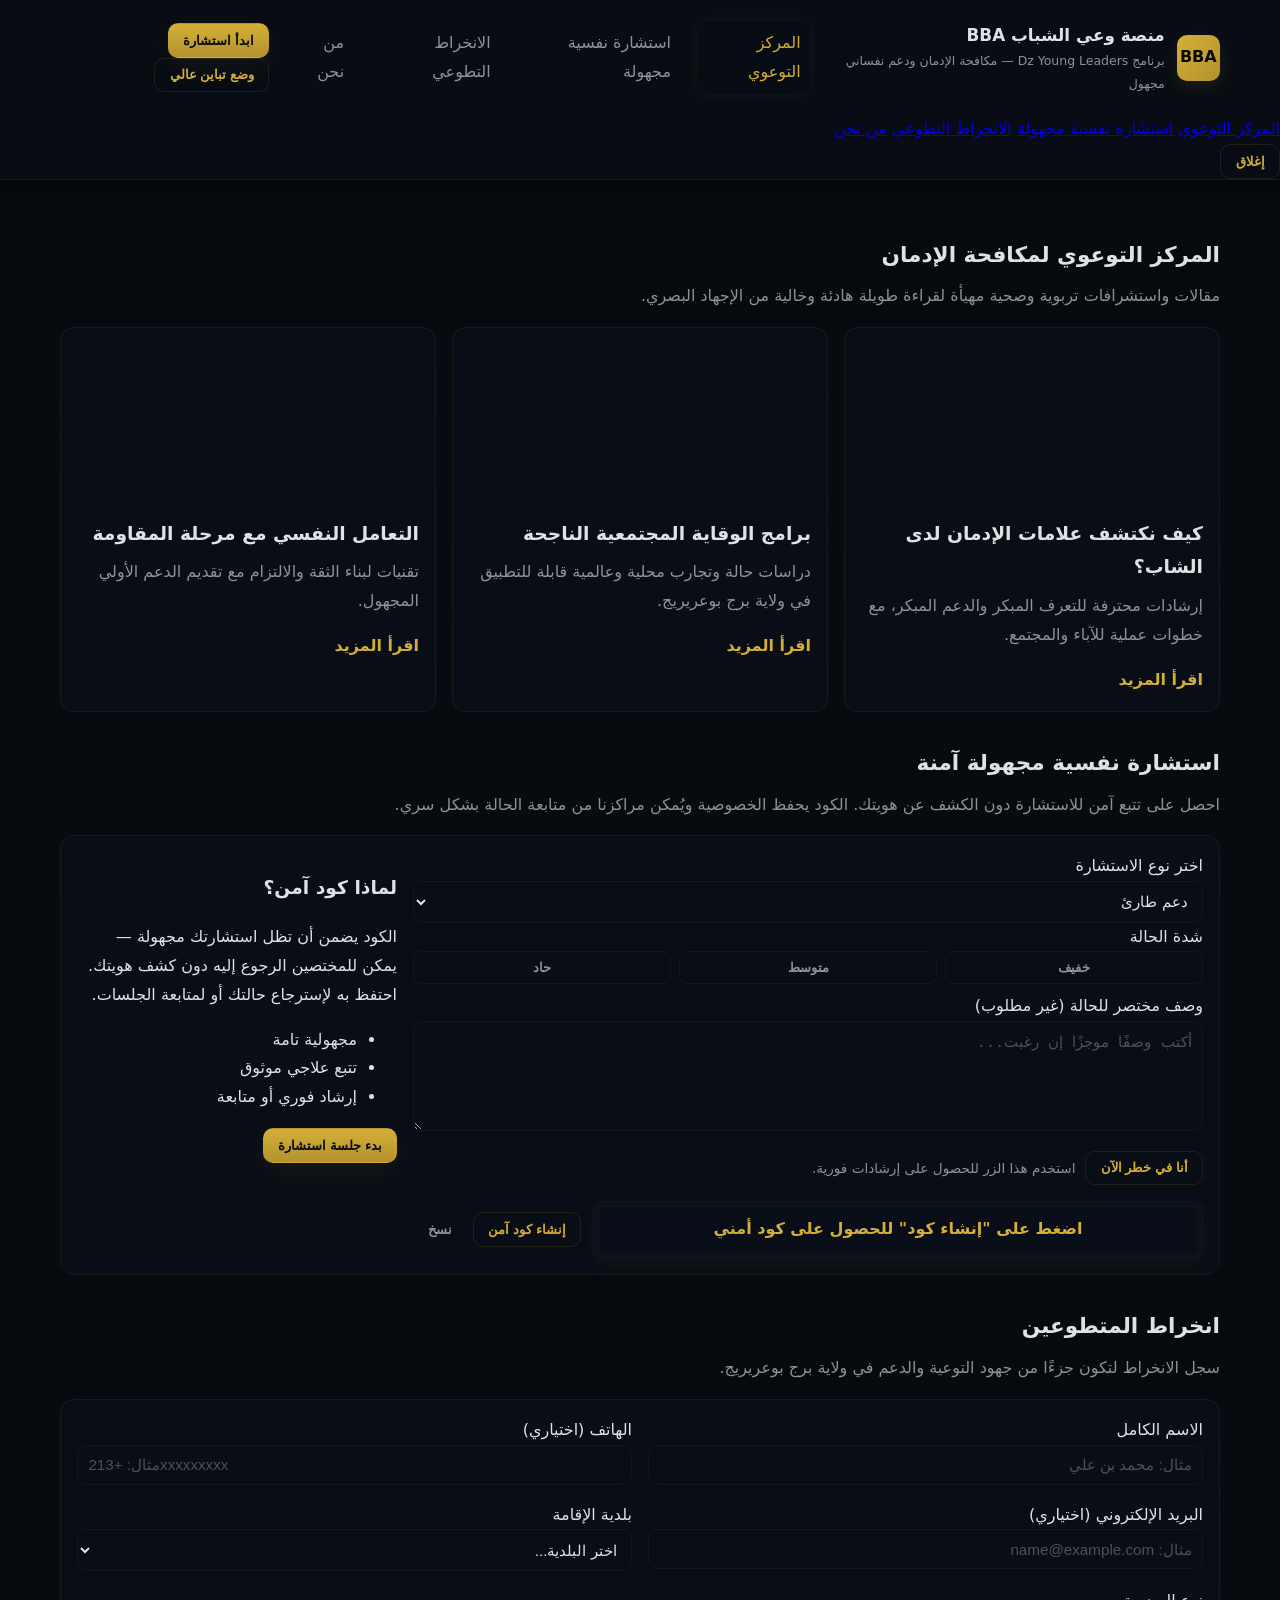
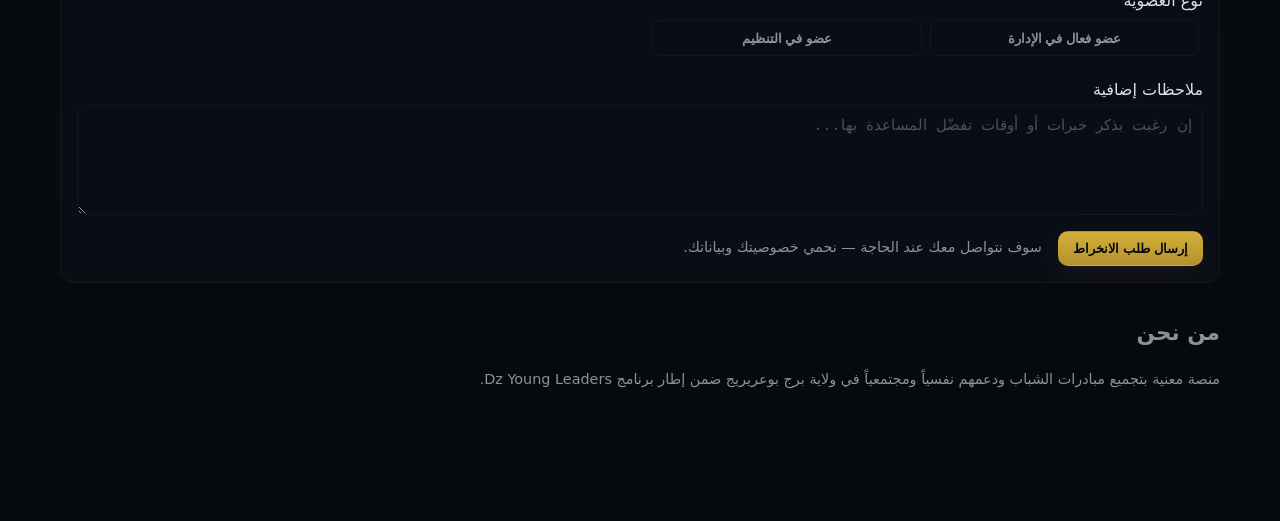
==== index.html @ 65b18331 "feat(ui/ux): apply immediate triage improvements — CSP, accessibility, drafts, contrast toggle, urge" ====
<!doctype html>
<html lang="ar" dir="rtl">
<head>
  <meta charset="utf-8" />
  <meta name="viewport" content="width=device-width,initial-scale=1" />
  <title>منصة وعي الشباب BBA — Dz Young Leaders</title>

  <!-- Security: Basic CSP (meta fallback). For full security, set HTTP header Content-Security-Policy on the server. -->
  <meta http-equiv="Content-Security-Policy" content="default-src 'self'; connect-src 'self' https:; img-src 'self' data: https:; font-src 'self' https://fonts.gstatic.com; style-src 'self' 'unsafe-inline' https://fonts.googleapis.com; script-src 'self' 'unsafe-inline' https://cdn.jsdelivr.net https://cdnjs.cloudflare.com; base-uri 'self'; frame-ancestors 'none';">

  <!-- Cairo font optimizations -->
  <link rel="preconnect" href="https://fonts.googleapis.com">
  <link rel="preconnect" href="https://fonts.gstatic.com" crossorigin>
  <link rel="preload" as="style" href="https://fonts.googleapis.com/css2?family=Cairo:wght@300;400;600;700;900&display=swap">
  <link href="https://fonts.googleapis.com/css2?family=Cairo:wght@300;400;600;700;900&display=swap" rel="stylesheet">

  <link rel="stylesheet" href="css/styles.css">
</head>
<body>
  <!-- Sticky glass header -->
  <header class="topbar" id="topbar">
    <div class="container topbar-inner">
      <div class="brand">
        <div class="logo" aria-hidden="true">BBA</div>
        <div class="brand-text">
          <div class="title">منصة وعي الشباب BBA</div>
          <div class="subtitle">برنامج Dz Young Leaders — مكافحة الإدمان ودعم نفساني مجهول</div>
        </div>
      </div>

      <nav class="nav-desktop" aria-label="القائمة الرئيسية">
        <a href="#awareness" class="nav-link active">المركز التوعوي</a>
        <a href="#consultation" class="nav-link">استشارة نفسية مجهولة</a>
        <a href="#volunteer" class="nav-link">الانخراط التطوعي</a>
        <a href="#about" class="nav-link">من نحن</a>
      </nav>

      <div class="actions">
        <button class="btn primary" id="open-consult" aria-label="ابدأ استشارة">ابدأ استشارة</button>

        <!-- High contrast toggle -->
        <button id="contrast-toggle" class="btn outline" aria-pressed="false" title="تبديل وضع التباين العالي">وضع تباين عالي</button>

        <button class="hamburger" id="hamburger" aria-label="قائمة">
          <span></span><span></span><span></span>
        </button>
      </div>
    </div>

    <!-- mobile drawer -->
    <div id="mobile-drawer" class="mobile-drawer" aria-hidden="true" role="dialog" aria-modal="true" aria-label="قائمة التنقل">
      <nav class="drawer-nav" id="drawer-nav">
        <a href="#awareness" class="drawer-link">المركز التوعوي</a>
        <a href="#consultation" class="drawer-link">استشارة نفسية مجهولة</a>
        <a href="#volunteer" class="drawer-link">الانخراط التطوعي</a>
        <a href="#about" class="drawer-link">من نحن</a>
      </nav>
      <button id="drawer-close" class="btn outline" aria-label="إغلاق القائمة">إغلاق</button>
    </div>
  </header>

  <!-- bottom nav for small screens -->
  <nav class="bottom-nav" aria-label="التنقل السفلي">
    <button class="bn-item" data-target="#awareness">التوعية</button>
    <button class="bn-item" data-target="#consultation">استشارة</button>
    <button class="bn-item" data-target="#volunteer">التطوع</button>
    <button class="bn-item" data-target="#about">نبذة</button>
  </nav>

  <main class="container main" id="main">
    <!-- Awareness Section -->
    <section id="awareness" class="section">
      <h2 class="section-title">المركز التوعوي لمكافحة الإدمان</h2>
      <p class="lead">مقالات واستشرافات تربوية وصحية مهيأة لقراءة طويلة هادئة وخالية من الإجهاد البصري.</p>

      <div class="cards-grid" aria-live="polite">
        <!-- Example article cards -->
        <article class="card article-card">
          <div class="card-media" style="background-image:url('https://images.unsplash.com/photo-1526256262350-7da7584cf5eb?q=80&w=1600&auto=format&fit=crop');" role="img" aria-label="صحة نفسية"></div>
          <div class="card-body">
            <h3 class="card-title">كيف نكتشف علامات الإدمان لدى الشاب؟</h3>
            <p class="card-excerpt">إرشادات محترفة للتعرف المبكر والدعم المبكر، مع خطوات عملية للآباء والمجتمع.</p>
            <a class="card-cta" href="#consultation">اقرأ المزيد</a>
          </div>
        </article>

        <article class="card article-card">
          <div class="card-media" style="background-image:url('https://images.unsplash.com/photo-1515879218367-8466d910aaa4?q=80&w=1600&auto=format&fit=crop');" role="img" aria-label="وقاية اجتماعية"></div>
          <div class="card-body">
            <h3 class="card-title">برامج الوقاية المجتمعية الناجحة</h3>
            <p class="card-excerpt">دراسات حالة وتجارب محلية وعالمية قابلة للتطبيق في ولاية برج بوعريريج.</p>
            <a class="card-cta" href="#about">اقرأ المزيد</a>
          </div>
        </article>

        <article class="card article-card">
          <div class="card-media" style="background-image:url('https://images.unsplash.com/photo-1551836022-d5d88e9218df?q=80&w=1600&auto=format&fit=crop');" role="img" aria-label="دعم نفسي"></div>
          <div class="card-body">
            <h3 class="card-title">التعامل النفسي مع مرحلة المقاومة</h3>
            <p class="card-excerpt">تقنيات لبناء الثقة والالتزام مع تقديم الدعم الأولي المجهول.</p>
            <a class="card-cta" href="#consultation">اقرأ المزيد</a>
          </div>
        </article>
      </div>
    </section>

    <!-- Consultation Section -->
    <section id="consultation" class="section">
      <h2 class="section-title">استشارة نفسية مجهولة آمنة</h2>
      <p class="lead">احصل على تتبع آمن للاستشارة دون الكشف عن هويتك. الكود يحفظ الخصوصية ويُمكن مراكزنا من متابعة الحالة بشكل سري.</p>

      <div class="consult-card card" id="consult-card">
        <div class="consult-left">
          <label class="label">اختر نوع الاستشارة</label>
          <select id="consult-type" class="input" aria-label="نوع الاستشارة">
            <option value="crisis">دعم طارئ</option>
            <option value="advice">نصيحة عامة</option>
            <option value="followup">متابعة علاجية</option>
          </select>

          <label class="label">شدة الحالة</label>
          <div class="severity" role="radiogroup" aria-label="شدة الحالة">
            <button class="sev-btn" data-val="light" aria-pressed="false">خفيف</button>
            <button class="sev-btn" data-val="medium" aria-pressed="false">متوسط</button>
            <button class="sev-btn" data-val="severe" aria-pressed="false">حاد</button>
          </div>

          <label class="label">وصف مختصر للحالة (غير مطلوب)</label>
          <textarea id="consult-desc" class="input" placeholder="أكتب وصفًا موجزًا إن رغبت..." aria-label="وصف الحالة"></textarea>

          <div class="urgent-actions">
            <button id="im-in-danger" class="btn outline" title="تنبيه الطوارئ">أنا في خطر الآن</button>
            <small class="muted">استخدم هذا الزر للحصول على إرشادات فورية.</small>
          </div>

          <div class="code-area">
            <div class="code-box" id="secure-code" aria-live="polite">اضغط على "إنشاء كود" للحصول على كود أمني</div>
            <div class="code-actions">
              <button id="generate-code" class="btn outline">إنشاء كود آمن</button>
              <button id="copy-code" class="btn" disabled>نسخ</button>
            </div>
          </div>
        </div>

        <div class="consult-right">
          <h3>لماذا كود آمن؟</h3>
          <p>الكود يضمن أن تظل استشارتك مجهولة — يمكن للمختصين الرجوع إليه دون كشف هويتك. احتفظ به لإسترجاع حالتك أو لمتابعة الجلسات.</p>
          <ul class="features">
            <li>مجهولية تامة</li>
            <li>تتبع علاجي موثوق</li>
            <li>إرشاد فوري أو متابعة</li>
          </ul>

          <button class="btn primary" id="start-consult">بدء جلسة استشارة</button>
        </div>
      </div>
    </section>

    <!-- Volunteer Section -->
    <section id="volunteer" class="section">
      <h2 class="section-title">انخراط المتطوعين</h2>
      <p class="lead">سجل الانخراط لتكون جزءًا من جهود التوعية والدعم في ولاية برج بوعريريج.</p>

      <form id="volunteer-form" class="card form-card" autocomplete="off" novalidate>
        <div class="form-grid">
          <div class="field">
            <label class="label">الاسم الكامل</label>
            <input type="text" id="v-name" class="input" placeholder="مثال: محمد بن علي" required>
          </div>

          <div class="field">
            <label class="label">الهاتف (اختياري)</label>
            <input type="tel" id="v-phone" class="input" placeholder="مثال: +213xxxxxxxxx">
          </div>

          <div class="field">
            <label class="label">البريد الإلكتروني (اختياري)</label>
            <input type="email" id="v-email" class="input" placeholder="مثال: name@example.com">
          </div>

          <div class="field">
            <label class="label">بلدية الإقامة</label>
            <select id="municipality" class="input" required>
              <option value="">اختر البلدية...</option>
              <option>أولاد براهم</option>
              <option>أولاد دحمان</option>
              <option>أولاد سيدي إبراهيم</option>
              <option>برج بوعريريج</option>
              <option>برج زمورة</option>
              <option>برج الغدير</option>
              <option>بن داود</option>
              <option>بئر قصد علي</option>
              <option>ثنية النصر</option>
              <option>تاسمرت</option>
              <option>تفرق</option>
              <option>تقلعيت</option>
              <option>تكستار</option>
              <option>جعافرة</option>
              <option>حرازة</option>
              <option>حسناوة</option>
              <option>الحمادية</option>
              <option>خليل</option>
              <option>رأس الوادي</option>
              <option>الرابطة</option>
              <option>الرفراف</option>
              <option>سيدي امبارك</option>
              <option>العش</option>
              <option>العناصر</option>
              <option>عين تاغروت</option>
              <option>عين تسرة</option>
              <option>غيلاسة</option>
              <option>القصور</option>
              <option>القلّة</option>
              <option>الماين</option>
              <option>مجانة</option>
              <option>المنصورة</option>
              <option>المهير</option>
              <option>الياشير</option>
            </select>
          </div>

          <div class="field membership-field">
            <label class="label">نوع العضوية</label>
            <div class="membership-selector" role="radiogroup" aria-label="نوع العضوية">
              <button type="button" class="member-option" data-value="exec" aria-pressed="false">عضو فعال في الإدارة</button>
              <button type="button" class="member-option" data-value="org" aria-pressed="false">عضو في التنظيم</button>
            </div>
          </div>

          <div class="field full">
            <label class="label">ملاحظات إضافية</label>
            <textarea id="v-notes" class="input" placeholder="إن رغبت بذكر خبرات أو أوقات تفضّل المساعدة بها..."></textarea>
          </div>
        </div>

        <div class="form-actions">
          <button type="submit" class="btn primary">إرسال طلب الانخراط</button>
          <div class="form-note">سوف نتواصل معك عند الحاجة — نحمي خصوصيتك وبياناتك.</div>
        </div>
      </form>
    </section>

    <section id="about" class="section muted">
      <h2 class="section-title">من نحن</h2>
      <p>منصة معنية بتجميع مبادرات الشباب ودعمهم نفسياً ومجتمعياً في ولاية برج بوعريريج ضمن إطار برنامج Dz Young Leaders.</p>
    </section>
  </main>

  <!-- Toast notification -->
  <div id="toast" class="toast" aria-live="assertive" aria-atomic="true"></div>

  <script src="js/app.js" defer></script>
</body>
</html>
---- css/styles.css ----
:root{
  /* Design tokens */
  --base-bg: #06090e;
  --surface: rgba(11,16,27,0.64);
  --surface-border: rgba(212,175,55,0.08);
  --gold: #D4AF37;
  --gold-hover: #B3922E;
  --success: #10b981;
  --danger: #ef4444;
  --muted: rgba(255,255,255,0.55);
  --muted-strong: rgba(255,255,255,0.88);
  --glass-blur: 16px;
  --transition: all 0.35s cubic-bezier(0.4,0,0.2,1);
  --card-radius: 14px;
  --focus-ring: 0 0 0 4px rgba(212,175,55,0.12);

  /* Typography scale (fluid using rems) */
  font-size: 16px;
  --base-line-height: 1.8;
}

/* High-contrast theme overrides (activated by .high-contrast on body) */
.high-contrast {
  --base-bg: #000000;
  --surface: rgba(10,10,14,0.98);
  --surface-border: rgba(212,175,55,0.18);
  --gold: #FFD966;
  --gold-hover: #E5B800;
  --muted: rgba(255,255,255,0.95);
  --muted-strong: rgba(255,255,255,1);
}

/* Base */
*{box-sizing:border-box}
html,body{
  height:100%;
  margin:0;
  background:linear-gradient(180deg,var(--base-bg) 0%, #070a0f 100%);
  color:var(--muted-strong);
  font-family:'Cairo',system-ui,Segoe UI,Roboto,'Helvetica Neue',Arial;
  -webkit-font-smoothing:antialiased;
  -moz-osx-font-smoothing:grayscale;
  font-size:1rem;
  line-height:var(--base-line-height);
  transition:var(--transition);
}

/* Focus-visible */
:focus{outline:none}
:focus-visible{box-shadow:var(--focus-ring);border-radius:8px}

/* Container */
.container{
  max-width:1200px;
  margin:0 auto;
  padding:1.25rem;
}

/* Topbar (glass) */
.topbar{
  position:sticky;
  top:0;
  z-index:60;
  backdrop-filter: blur(var(--glass-blur));
  background: linear-gradient(180deg, rgba(11,16,27,0.55), rgba(11,16,27,0.45));
  border-bottom:1px solid var(--surface-border);
  box-shadow: 0 6px 18px rgba(0,0,0,0.45);
}
.topbar-inner{
  display:flex;
  align-items:center;
  justify-content:space-between;
  gap:1rem;
}
.brand{display:flex;align-items:center;gap:0.75rem}
.logo{
  width:46px;height:46px;border-radius:10px;background:linear-gradient(135deg,var(--gold),var(--gold-hover));
  display:flex;align-items:center;justify-content:center;font-weight:800;color:var(--base-bg);
  box-shadow:0 6px 20px rgba(212,175,55,0.12);
}
.brand-text .title{font-weight:700;font-size:1.05rem}
.brand-text .subtitle{font-size:0.78rem;color:var(--muted)}

/* Navigation */
.nav-desktop{display:flex;gap:1rem}
.nav-link{
  color:var(--muted);text-decoration:none;padding:0.5rem 0.6rem;border-radius:8px;transition:var(--transition);
}
.nav-link.active, .nav-link:hover{color:var(--gold); box-shadow:0 0 18px rgba(212,175,55,0.08)}

/* Actions */
.btn{
  padding:0.55rem 0.9rem;border-radius:10px;border:1px solid transparent;background:transparent;color:var(--muted);
  cursor:pointer;transition:var(--transition);font-weight:600;
}
.btn.primary{
  background:linear-gradient(180deg,var(--gold),var(--gold-hover));
  color:var(--base-bg);
  box-shadow:0 8px 30px rgba(211,171,53,0.08);
}
.btn.outline{
  border:1px solid rgba(212,175,55,0.12); color:var(--gold);
}
.hamburger{display:none;border:0;background:transparent;padding:0.3rem}
.hamburger span{display:block;height:2px;width:22px;background:var(--muted);margin:4px 0;border-radius:2px;transition:var(--transition)}

/* Bottom nav for mobile */
.bottom-nav{
  display:none;
  position:fixed;left:16px;right:16px;bottom:16px;background:var(--surface);
  border-radius:12px;padding:6px;backdrop-filter: blur(var(--glass-blur));
  box-shadow:0 8px 30px rgba(0,0,0,0.6);
  justify-content:space-around;align-items:center;z-index:50;border:1px solid var(--surface-border)
}
.bn-item{background:transparent;border:0;color:var(--muted);padding:8px 12px;border-radius:8px;cursor:pointer}

/* Main content */
.main{padding-top:1.5rem;padding-bottom:6rem}
.section{margin:2rem 0}
.section-title{font-size:1.35rem;margin:0 0 0.5rem}
.lead{color:var(--muted);margin:0 0 1rem}

/* Cards grid */
.cards-grid{display:grid;grid-template-columns:repeat(3,1fr);gap:1rem}
.card{
  background:var(--surface);
  border-radius:var(--card-radius);
  padding:1rem;border:1px solid var(--surface-border);
  transition:var(--transition);overflow:hidden;position:relative;
  transform:translateY(0);will-change:transform,box-shadow;
}
.card:hover{transform:translateY(-4px); box-shadow:0 14px 40px rgba(0,0,0,0.6);outline:4px solid rgba(212,175,55,0.06)}

/* Article card specifics */
.article-card{display:flex;flex-direction:column;height:100%}
.card-media{height:160px;background-size:cover;background-position:center;border-radius:12px;margin-bottom:0.8rem}
.card-title{font-weight:700;margin:0 0 0.5rem}
.card-excerpt{color:var(--muted);margin:0 0 1rem}
.card-cta{color:var(--gold);text-decoration:none;font-weight:700}

/* Consult card specifics and inputs */
.consult-card{display:grid;grid-template-columns:1fr 320px;gap:1rem;align-items:start}
.consult-left .label{margin-bottom:0.25rem}
.input{
  width:100%;padding:0.65rem;border-radius:10px;border:1px solid rgba(255,255,255,0.04);background:transparent;color:inherit;
  transition:var(--transition);outline:none;font-size:0.95rem;
}
.input::placeholder{color:rgba(255,255,255,0.28);transition:color 0.25s ease}
.input:focus{box-shadow:var(--focus-ring);border-color:rgba(212,175,55,0.22)}
.input:focus::placeholder{color:rgba(212,175,55,0.8)}
textarea.input{min-height:110px;resize:vertical}

/* Severity buttons */
.severity{display:flex;gap:0.5rem;margin-bottom:0.5rem}
.sev-btn{flex:1;padding:0.5rem;border-radius:8px;border:1px solid rgba(255,255,255,0.04);background:transparent;color:var(--muted);cursor:pointer;font-weight:700}
.sev-btn[aria-pressed="true"]{background:rgba(212,175,55,0.12);color:var(--gold);box-shadow:0 6px 24px rgba(212,175,55,0.05)}

/* Urgent button */
.urgent-actions{display:flex;align-items:center;gap:0.6rem;margin-top:0.6rem}
.urgent-actions .muted{color:var(--muted);font-size:0.85rem}

/* Secure code box */
.code-area{margin-top:1rem;display:flex;gap:0.75rem;align-items:center}
.code-box{
  flex:1;padding:0.8rem;border-radius:10px;background:linear-gradient(180deg,rgba(11,16,27,0.6),rgba(11,16,27,0.45));
  border:1px solid rgba(212,175,55,0.06);font-weight:700;color:var(--gold);text-align:center;
  box-shadow:0 6px 18px rgba(212,175,55,0.06), 0 0 0 6px rgba(212,175,55,0.02) inset;
}
.code-box.glow{box-shadow:0 18px 60px rgba(212,175,55,0.22), 0 0 0 10px rgba(212,175,55,0.06) inset;transform:translateY(-4px)}

/* Volunteer form */
.form-card .form-grid{display:grid;grid-template-columns:repeat(2,1fr);gap:1rem}
.field{display:flex;flex-direction:column}
.field.full{grid-column:1 / -1}
.membership-selector{display:flex;gap:0.5rem;background:transparent;padding:4px;border-radius:10px}
.member-option{
  flex:1;padding:0.6rem;border-radius:8px;border:1px solid rgba(255,255,255,0.04);background:transparent;color:var(--muted);cursor:pointer;
  transition:var(--transition);font-weight:700;text-align:center
}
.member-option[aria-pressed="true"]{background:linear-gradient(180deg,var(--gold),var(--gold-hover));color:var(--base-bg);box-shadow:0 8px 30px rgba(211,171,53,0.08)}

/* Form actions */
.form-actions{display:flex;align-items:center;gap:1rem;margin-top:1rem}
.form-note{color:var(--muted);font-size:0.9rem}

/* Admin styles */
.admin-app{min-height:100vh;display:flex;flex-direction:row;background:transparent}
.lock-overlay{
  position:fixed;inset:0;background:linear-gradient(180deg,rgba(2,6,10,0.86),rgba(2,4,6,0.9));display:flex;
  align-items:center;justify-content:center;z-index:9999;padding:1rem;
}
.lock-vault{max-width:540px;padding:2rem;text-align:center;border-radius:14px;border:1px solid rgba(212,175,55,0.06)}
.vault-icon{font-size:2.6rem;margin-bottom:0.6rem}
.lock-form .input{margin-bottom:0.6rem}

/* Sidebar */
.sidebar{width:260px;background:linear-gradient(180deg,rgba(11,16,27,0.85),rgba(11,16,27,0.75));padding:1rem;border-right:1px solid var(--surface-border)}
.sidebar-top{display:flex;align-items:center;gap:0.8rem}
.sidebar .logo{width:46px;height:46px;display:flex;align-items:center;justify-content:center;background:linear-gradient(135deg,var(--gold),var(--gold-hover));color:var(--base-bg);border-radius:10px}
.sidebar-title{font-weight:800}
.sidebar-nav{display:flex;flex-direction:column;margin-top:1rem;gap:0.25rem}
.sb-item{background:transparent;border:0;padding:0.6rem;border-radius:8px;color:var(--muted);text-align:right;cursor:pointer}
.sb-item.active, .sb-item:hover{color:var(--gold);background:rgba(212,175,55,0.03)}

/* Header */
.admin-header{display:flex;align-items:center;justify-content:space-between;padding:1rem;border-bottom:1px solid var(--surface-border);background:transparent;position:sticky;top:0;z-index:30}
.counter{display:inline-block;text-align:right;margin-left:1rem}
.counter-number{font-weight:900;color:var(--gold);font-size:1.6rem;letter-spacing:0.6px;text-shadow:0 4px 18px rgba(212,175,55,0.06)}

/* Dashboard grid */
.dashboard-grid{display:grid;grid-template-columns:360px 1fr;gap:1rem;padding:1rem}
.panel .stat-number{font-size:1.6rem;font-weight:900;color:#fff}
.chart-panel{min-height:260px}

/* Table */
.table-responsive{overflow:auto}
.data-table{width:100%;border-collapse:collapse}
.data-table th, .data-table td{padding:0.6rem 0.5rem;text-align:right;border-bottom:1px dashed rgba(255,255,255,0.03)}
.data-table th{color:var(--muted);font-weight:700}
.badge{padding:4px 8px;border-radius:10px;font-weight:700}
.badge.approved{background:rgba(16,185,129,0.12);color:var(--success)}
.badge.pending{background:rgba(212,175,55,0.08);color:var(--gold)}

/* export spinner */
.spinner{display:none;width:20px;height:20px;border-radius:50%;border:2px solid rgba(255,255,255,0.06);border-top-color:var(--gold);animation:spin 1s linear infinite}
@keyframes spin{to{transform:rotate(360deg)}}

/* Toast */
.toast{
  position:fixed;left:50%;transform:translateX(-50%);bottom:24px;background:linear-gradient(180deg,#0f1724,rgba(11,16,27,0.9));
  color:#fff;padding:0.8rem 1rem;border-radius:10px;border:1px solid rgba(212,175,55,0.06);box-shadow:0 8px 30px rgba(0,0,0,0.6);display:none;z-index:99999
}

/* Responsive */
@media (max-width:980px){
  .cards-grid{grid-template-columns:repeat(2,1fr)}
  .consult-card{grid-template-columns:1fr}
  .dashboard-grid{grid-template-columns:1fr}
  .sidebar{display:none;position:fixed;left:-320px;transition:var(--transition)}
  .hamburger{display:block}
}
@media (max-width:680px){
  .cards-grid{grid-template-columns:1fr}
  .bottom-nav{display:flex}
  .topbar .nav-desktop{display:none}
  .mobile-drawer{display:block}
  .form-card .form-grid{grid-template-columns:1fr}
}

/* small utilities */
.muted{color:var(--muted);font-size:0.9rem}
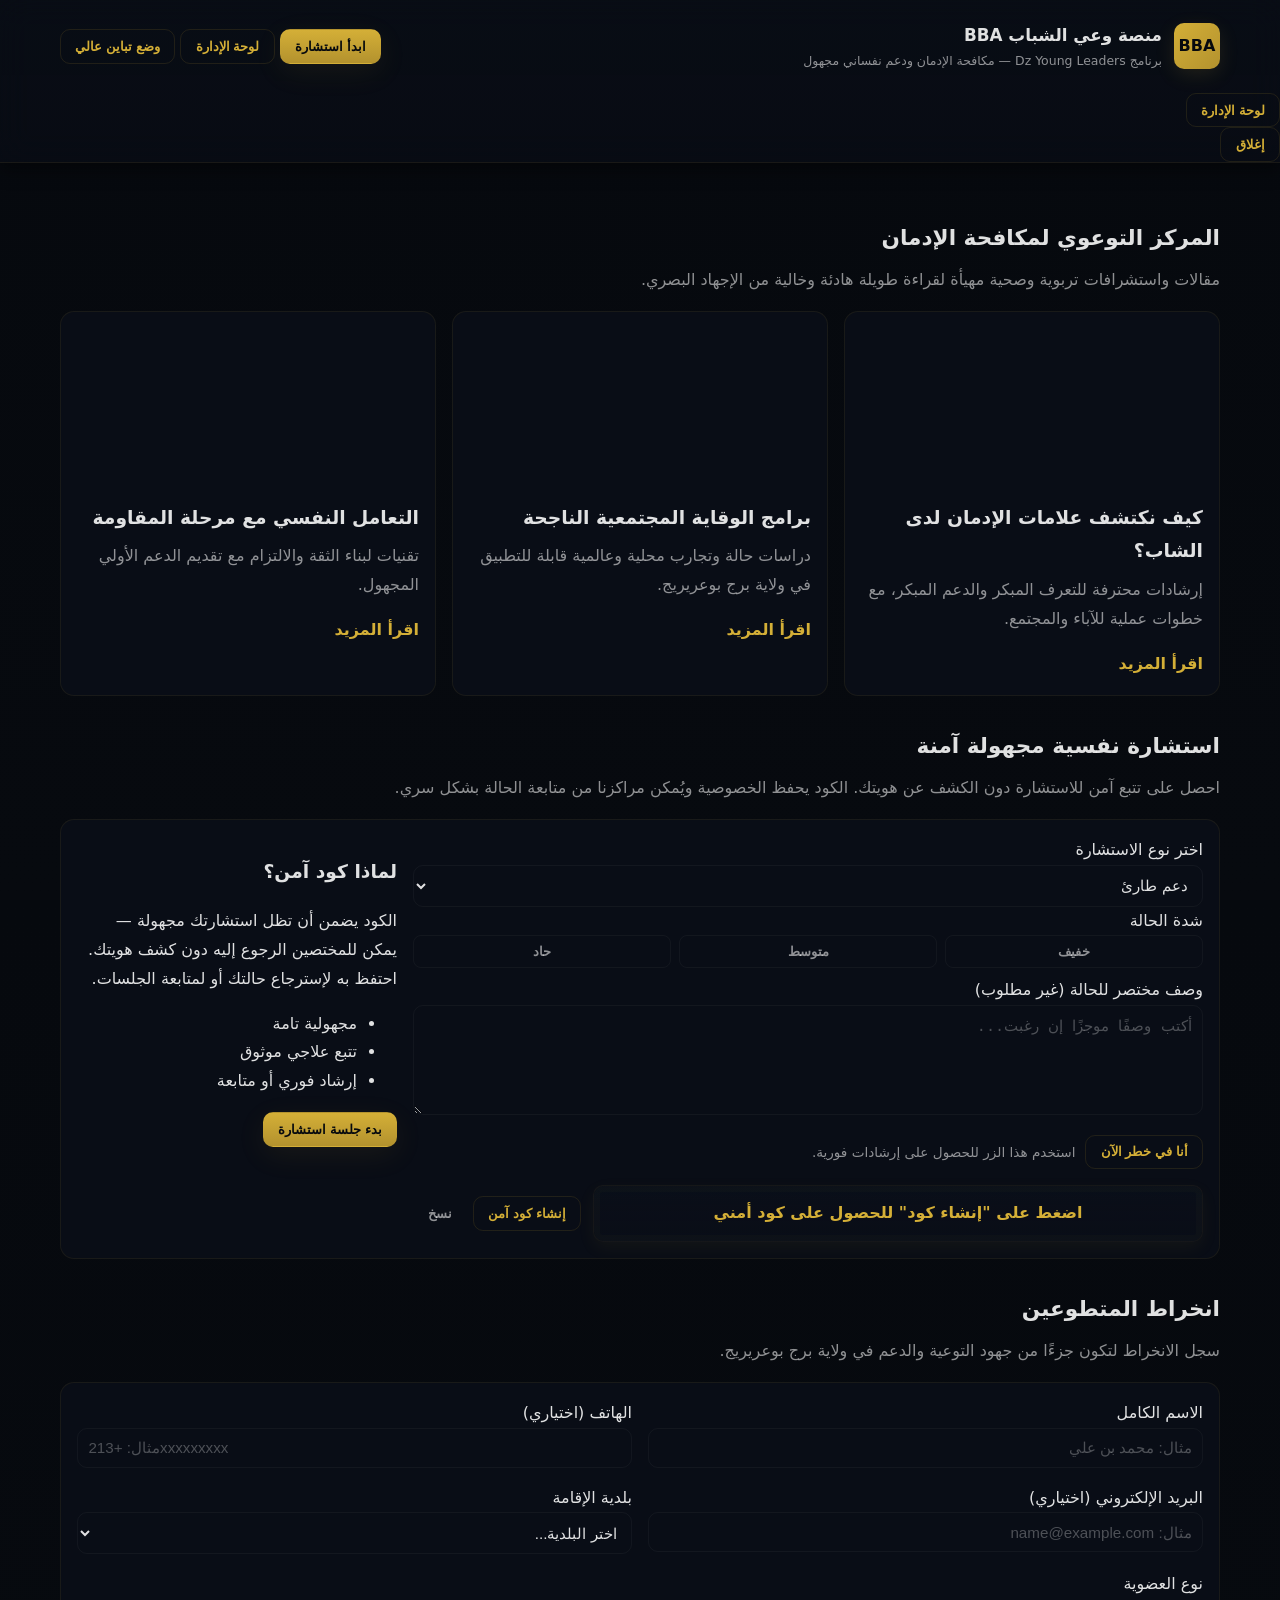
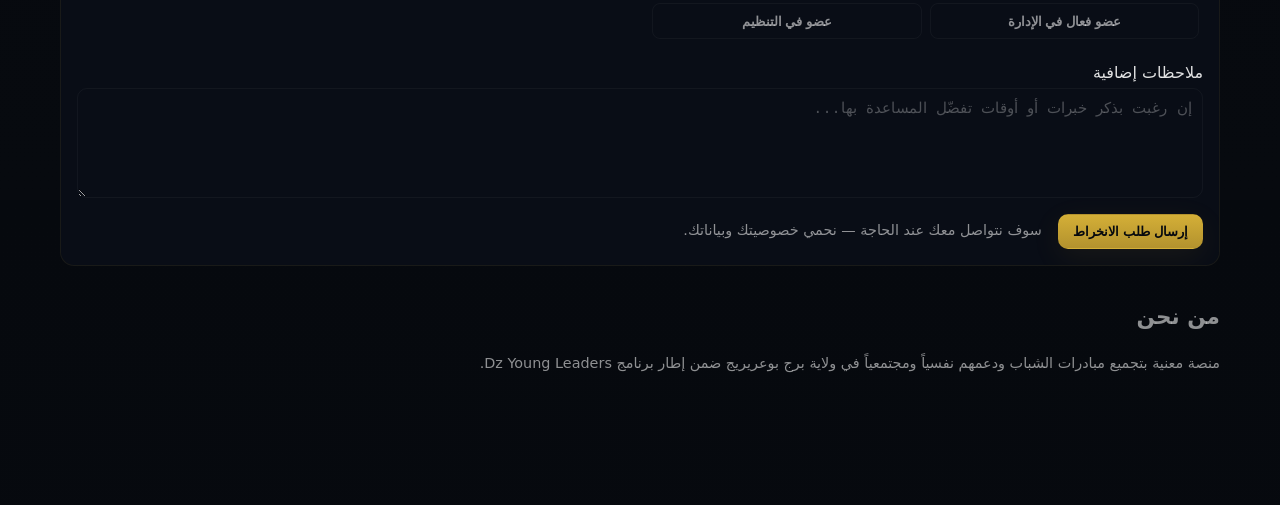
==== commit c4966f11: "chore(ui): wire admin entry, remove nav links, activate buttons (view member toast)" ====
--- a/index.html
+++ b/index.html
@@ -28,15 +28,13 @@
         </div>
       </div>
 
-      <nav class="nav-desktop" aria-label="القائمة الرئيسية">
-        <a href="#awareness" class="nav-link active">المركز التوعوي</a>
-        <a href="#consultation" class="nav-link">استشارة نفسية مجهولة</a>
-        <a href="#volunteer" class="nav-link">الانخراط التطوعي</a>
-        <a href="#about" class="nav-link">من نحن</a>
-      </nav>
+      <!-- Removed top navigation links as requested -->
 
       <div class="actions">
         <button class="btn primary" id="open-consult" aria-label="ابدأ استشارة">ابدأ استشارة</button>
+
+        <!-- Admin access -->
+        <button id="open-admin" class="btn outline" aria-label="لوحة الإدارة">لوحة الإدارة</button>
 
         <!-- High contrast toggle -->
         <button id="contrast-toggle" class="btn outline" aria-pressed="false" title="تبديل وضع التباين العالي">وضع تباين عالي</button>
@@ -47,25 +45,14 @@
       </div>
     </div>
 
-    <!-- mobile drawer -->
+    <!-- mobile drawer: simplified to only show admin action and close -->
     <div id="mobile-drawer" class="mobile-drawer" aria-hidden="true" role="dialog" aria-modal="true" aria-label="قائمة التنقل">
       <nav class="drawer-nav" id="drawer-nav">
-        <a href="#awareness" class="drawer-link">المركز التوعوي</a>
-        <a href="#consultation" class="drawer-link">استشارة نفسية مجهولة</a>
-        <a href="#volunteer" class="drawer-link">الانخراط التطوعي</a>
-        <a href="#about" class="drawer-link">من نحن</a>
+        <button id="drawer-admin" class="drawer-link btn outline">لوحة الإدارة</button>
       </nav>
       <button id="drawer-close" class="btn outline" aria-label="إغلاق القائمة">إغلاق</button>
     </div>
   </header>
-
-  <!-- bottom nav for small screens -->
-  <nav class="bottom-nav" aria-label="التنقل السفلي">
-    <button class="bn-item" data-target="#awareness">التوعية</button>
-    <button class="bn-item" data-target="#consultation">استشارة</button>
-    <button class="bn-item" data-target="#volunteer">التطوع</button>
-    <button class="bn-item" data-target="#about">نبذة</button>
-  </nav>
 
   <main class="container main" id="main">
     <!-- Awareness Section -->
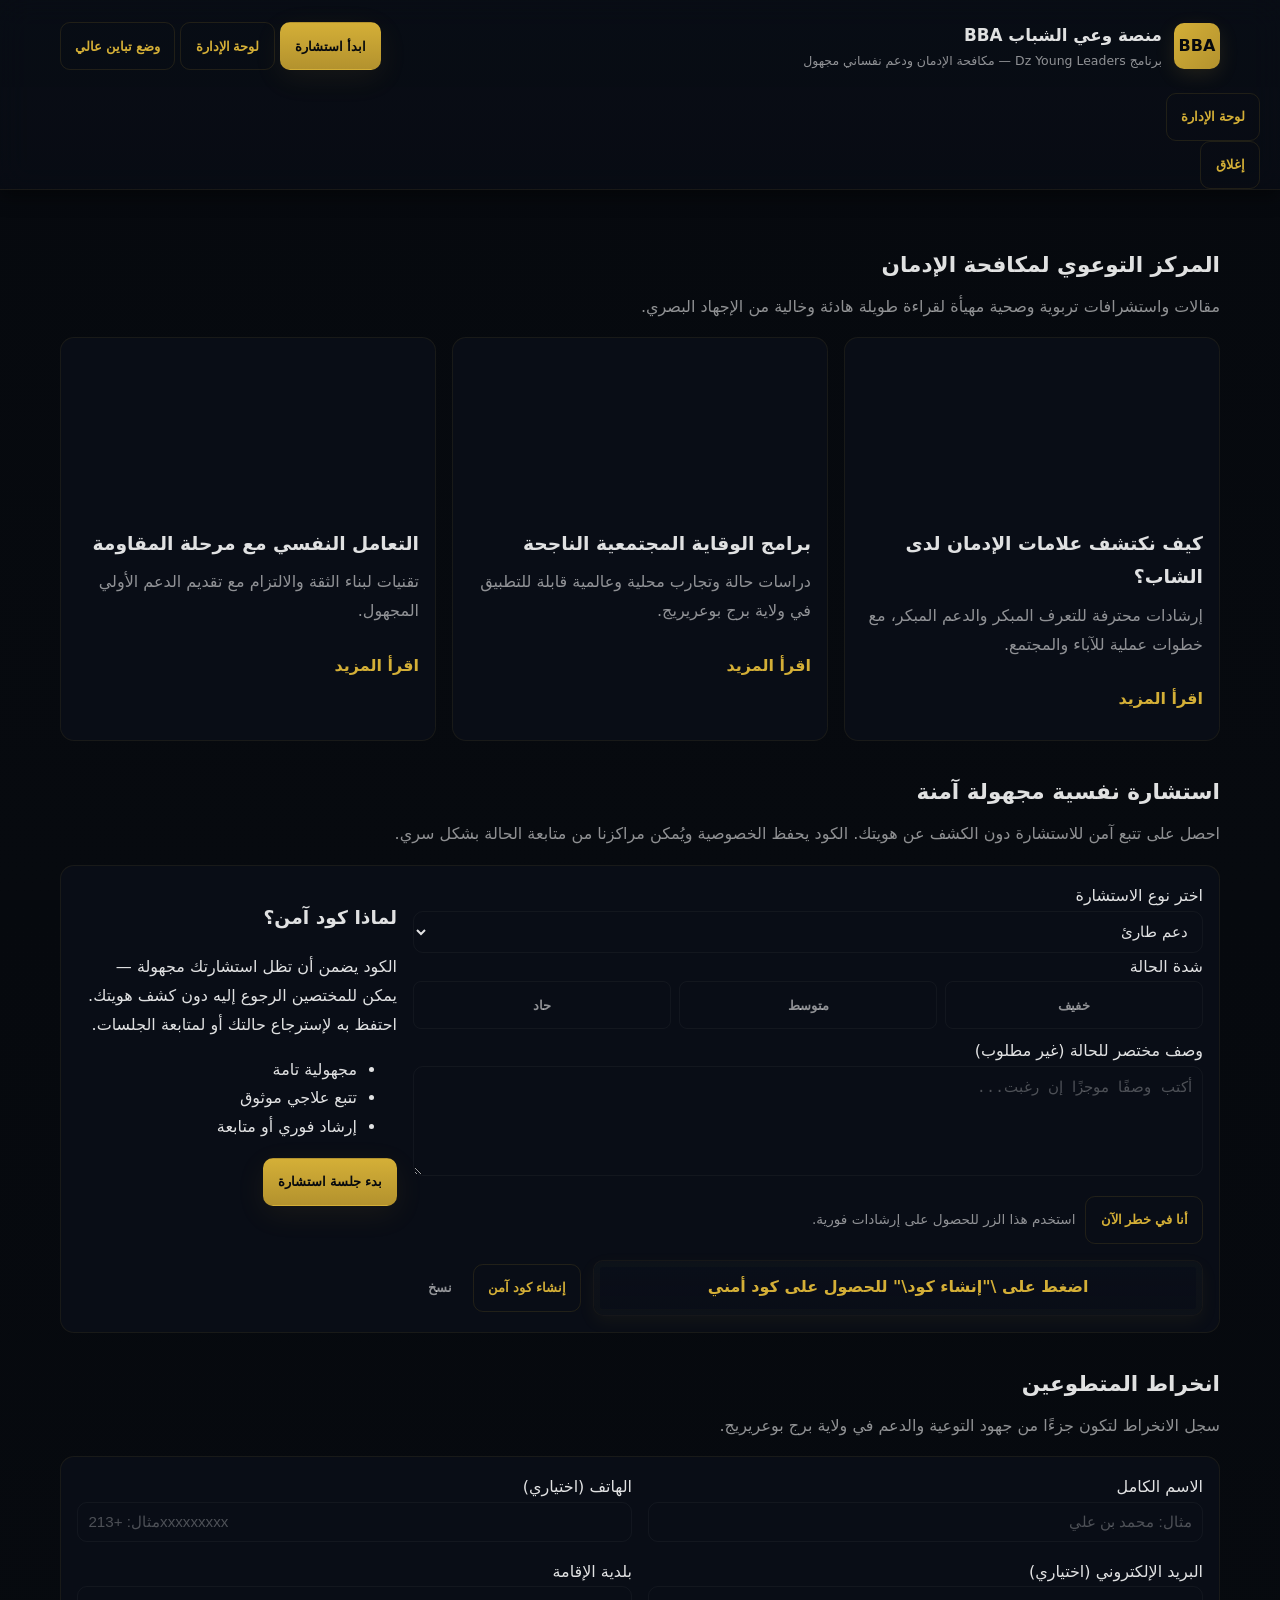
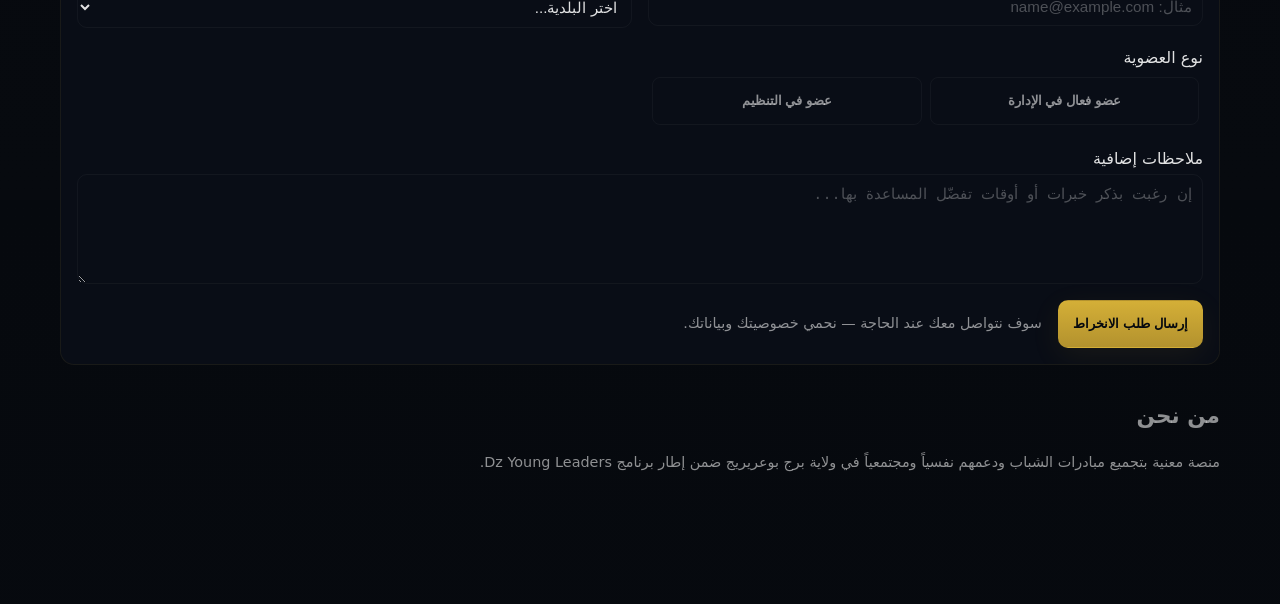
==== commit a2a12020: "chore(responsive): make site touch-friendly and responsive across Android/iOS/PC/tablet (safe-area, " ====
--- a/index.html
+++ b/index.html
@@ -2,11 +2,16 @@
 <html lang="ar" dir="rtl">
 <head>
   <meta charset="utf-8" />
-  <meta name="viewport" content="width=device-width,initial-scale=1" />
+  <meta name="viewport" content="width=device-width,initial-scale=1,viewport-fit=cover" />
   <title>منصة وعي الشباب BBA — Dz Young Leaders</title>
 
   <!-- Security: Basic CSP (meta fallback). For full security, set HTTP header Content-Security-Policy on the server. -->
   <meta http-equiv="Content-Security-Policy" content="default-src 'self'; connect-src 'self' https:; img-src 'self' data: https:; font-src 'self' https://fonts.gstatic.com; style-src 'self' 'unsafe-inline' https://fonts.googleapis.com; script-src 'self' 'unsafe-inline' https://cdn.jsdelivr.net https://cdnjs.cloudflare.com; base-uri 'self'; frame-ancestors 'none';">
+
+  <!-- iOS / PWA friendly -->
+  <meta name="apple-mobile-web-app-capable" content="yes">
+  <meta name="apple-mobile-web-app-status-bar-style" content="black-translucent">
+  <meta name="theme-color" content="#06090e">
 
   <!-- Cairo font optimizations -->
   <link rel="preconnect" href="https://fonts.googleapis.com">
@@ -121,7 +126,7 @@
           </div>
 
           <div class="code-area">
-            <div class="code-box" id="secure-code" aria-live="polite">اضغط على "إنشاء كود" للحصول على كود أمني</div>
+            <div class="code-box" id="secure-code" aria-live="polite">اضغط على \"إنشاء كود\" للحصول على كود أمني</div>
             <div class="code-actions">
               <button id="generate-code" class="btn outline">إنشاء كود آمن</button>
               <button id="copy-code" class="btn" disabled>نسخ</button>
--- a/css/styles.css
+++ b/css/styles.css
@@ -1,4 +1,5 @@
- :root{
+/* Responsive & touch-friendly enhancements added */
+:root{
   /* Design tokens */
   --base-bg: #06090e;
   --surface: rgba(11,16,27,0.64);
@@ -14,10 +15,16 @@
   --card-radius: 14px;
   --focus-ring: 0 0 0 4px rgba(212,175,55,0.12);
 
+  /* touch target sizes */
+  --tap-size: 48px;
+
   /* Typography scale (fluid using rems) */
   font-size: 16px;
   --base-line-height: 1.8;
 }
+
+/* Respect safe-area insets (iOS notch and home indicator) */
+body{padding-left:env(safe-area-inset-left);padding-right:env(safe-area-inset-right);padding-bottom:env(safe-area-inset-bottom)}
 
 /* High-contrast theme overrides (activated by .high-contrast on body) */
 .high-contrast {
@@ -43,7 +50,11 @@
   font-size:1rem;
   line-height:var(--base-line-height);
   transition:var(--transition);
-}
+  -webkit-tap-highlight-color: rgba(0,0,0,0);
+}
+
+/* Make clickable elements larger on touch devices */
+.btn, .bn-item, .member-option, .sev-btn, .card-cta { min-height: var(--tap-size); display:inline-flex; align-items:center; justify-content:center }
 
 /* Focus-visible */
 :focus{outline:none}
@@ -65,6 +76,8 @@
   background: linear-gradient(180deg, rgba(11,16,27,0.55), rgba(11,16,27,0.45));
   border-bottom:1px solid var(--surface-border);
   box-shadow: 0 6px 18px rgba(0,0,0,0.45);
+  padding-left:calc(1.25rem + env(safe-area-inset-left));
+  padding-right:calc(1.25rem + env(safe-area-inset-right));
 }
 .topbar-inner{
   display:flex;
@@ -81,7 +94,8 @@
 .brand-text .title{font-weight:700;font-size:1.05rem}
 .brand-text .subtitle{font-size:0.78rem;color:var(--muted)}
 
-/* Navigation */
+/* Navigation
+   Note: top nav removed; mobile bottom nav used for thumb reachability */
 .nav-desktop{display:flex;gap:1rem}
 .nav-link{
   color:var(--muted);text-decoration:none;padding:0.5rem 0.6rem;border-radius:8px;transition:var(--transition);
@@ -107,7 +121,7 @@
 /* Bottom nav for mobile */
 .bottom-nav{
   display:none;
-  position:fixed;left:16px;right:16px;bottom:16px;background:var(--surface);
+  position:fixed;left:16px;right:16px;bottom:calc(16px + env(safe-area-inset-bottom));background:var(--surface);
   border-radius:12px;padding:6px;backdrop-filter: blur(var(--glass-blur));
   box-shadow:0 8px 30px rgba(0,0,0,0.6);
   justify-content:space-around;align-items:center;z-index:50;border:1px solid var(--surface-border)
@@ -115,7 +129,7 @@
 .bn-item{background:transparent;border:0;color:var(--muted);padding:8px 12px;border-radius:8px;cursor:pointer}
 
 /* Main content */
-.main{padding-top:1.5rem;padding-bottom:6rem}
+.main{padding-top:1.5rem;padding-bottom:calc(6rem + env(safe-area-inset-bottom))}
 .section{margin:2rem 0}
 .section-title{font-size:1.35rem;margin:0 0 0.5rem}
 .lead{color:var(--muted);margin:0 0 1rem}
@@ -227,24 +241,42 @@
 
 /* Toast */
 .toast{
-  position:fixed;left:50%;transform:translateX(-50%);bottom:24px;background:linear-gradient(180deg,#0f1724,rgba(11,16,27,0.9));
+  position:fixed;left:50%;transform:translateX(-50%);bottom:calc(24px + env(safe-area-inset-bottom));background:linear-gradient(180deg,#0f1724,rgba(11,16,27,0.9));
   color:#fff;padding:0.8rem 1rem;border-radius:10px;border:1px solid rgba(212,175,55,0.06);box-shadow:0 8px 30px rgba(0,0,0,0.6);display:none;z-index:99999
 }
 
-/* Responsive */
+/* Responsive rules */
+@media (max-width:1200px){
+  .cards-grid{grid-template-columns:repeat(2,1fr)}
+}
 @media (max-width:980px){
   .cards-grid{grid-template-columns:repeat(2,1fr)}
   .consult-card{grid-template-columns:1fr}
   .dashboard-grid{grid-template-columns:1fr}
-  .sidebar{display:none;position:fixed;left:-320px;transition:var(--transition)}
+  .sidebar{display:none;position:fixed;left:-320px;transition:var(--transition);z-index:60}
   .hamburger{display:block}
 }
-@media (max-width:680px){
+@media (max-width:768px){
   .cards-grid{grid-template-columns:1fr}
   .bottom-nav{display:flex}
   .topbar .nav-desktop{display:none}
   .mobile-drawer{display:block}
   .form-card .form-grid{grid-template-columns:1fr}
+  .card-media{height:200px}
+  .code-box{font-size:0.95rem}
+}
+@media (max-width:480px){
+  .card-media{height:160px}
+  .logo{width:40px;height:40px}
+  .brand-text .title{font-size:0.98rem}
+  .btn{padding:0.5rem 0.75rem}
+  .consult-right{order:2}
+}
+
+/* Larger screens tweaks */
+@media (min-width:1201px){
+  .cards-grid{grid-template-columns:repeat(3,1fr)}
+  .main{padding-left:calc(1.25rem + env(safe-area-inset-left));padding-right:calc(1.25rem + env(safe-area-inset-right))}
 }
 
 /* small utilities */
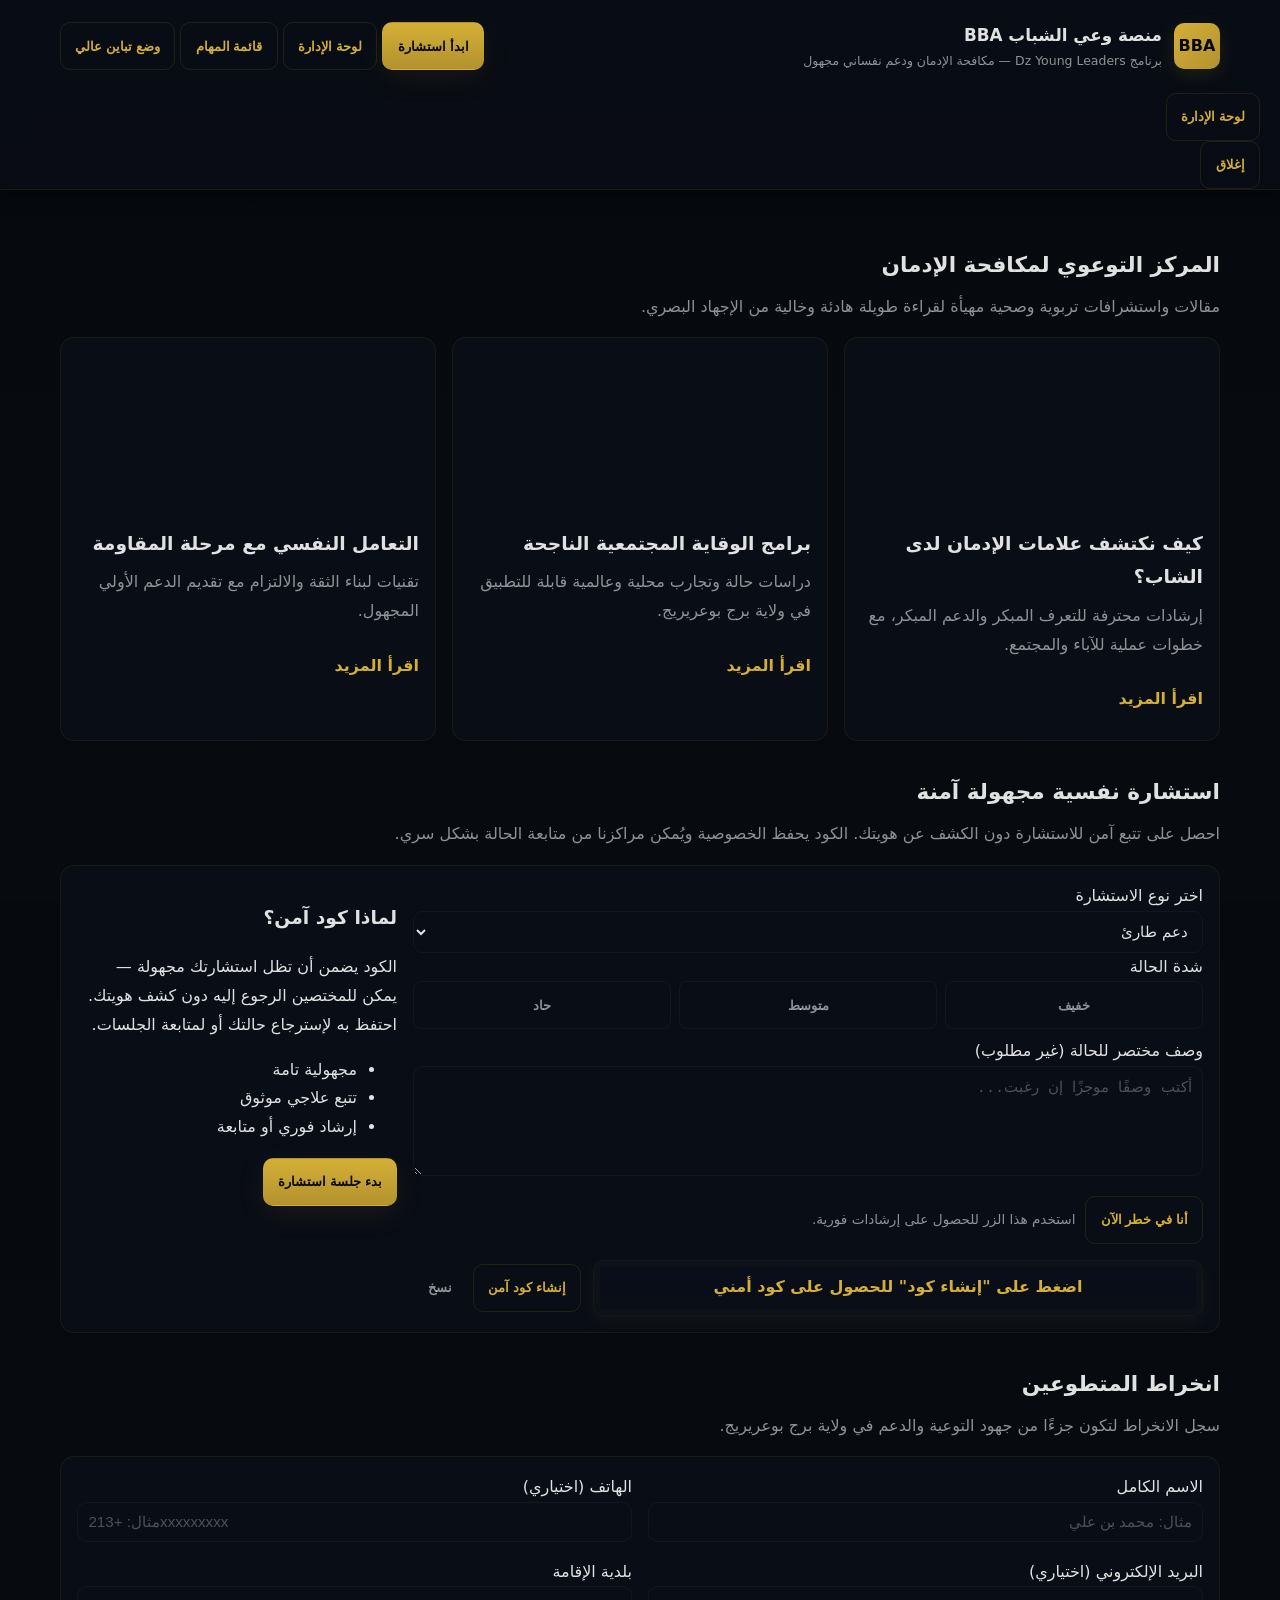
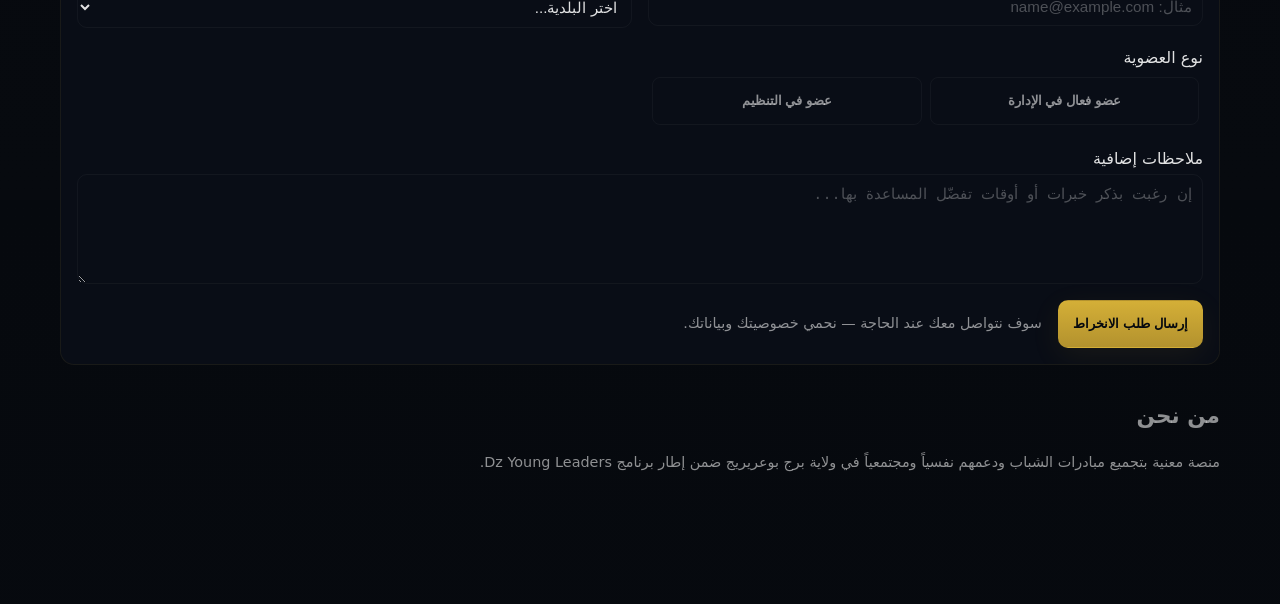
==== commit f412d9c4: "feat(todo): add fully client-side To-Do list with localStorage (Arabic RTL UI) — CRUD, filters, impo" ====
--- a/index.html
+++ b/index.html
@@ -41,6 +41,9 @@
         <!-- Admin access -->
         <button id="open-admin" class="btn outline" aria-label="لوحة الإدارة">لوحة الإدارة</button>
 
+        <!-- To-do access -->
+        <button id="open-todos" class="btn outline" aria-label="قائمة المهام">قائمة المهام</button>
+
         <!-- High contrast toggle -->
         <button id="contrast-toggle" class="btn outline" aria-pressed="false" title="تبديل وضع التباين العالي">وضع تباين عالي</button>
 
@@ -126,7 +129,7 @@
           </div>
 
           <div class="code-area">
-            <div class="code-box" id="secure-code" aria-live="polite">اضغط على \"إنشاء كود\" للحصول على كود أمني</div>
+            <div class="code-box" id="secure-code" aria-live="polite">اضغط على "إنشاء كود" للحصول على كود أمني</div>
             <div class="code-actions">
               <button id="generate-code" class="btn outline">إنشاء كود آمن</button>
               <button id="copy-code" class="btn" disabled>نسخ</button>
@@ -238,6 +241,42 @@
     </section>
   </main>
 
+  <!-- To-do Slide-over Panel -->
+  <aside id="todo-panel" class="todo-panel" aria-hidden="true" aria-label="قائمة المهام">
+    <div class="todo-header">
+      <h3>قائمة المهام</h3>
+      <div class="todo-controls">
+        <button id="todo-close" class="btn outline" aria-label="إغلاق">إغلاق</button>
+      </div>
+    </div>
+    <div class="todo-body">
+      <form id="todo-form" class="todo-form" autocomplete="off">
+        <input id="todo-input" class="input" placeholder="أضف مهمة جديدة..." aria-label="إضافة مهمة">
+        <button type="submit" class="btn primary">إضافة</button>
+      </form>
+
+      <div class="todo-filters">
+        <button class="btn outline todo-filter active" data-filter="all">الكل</button>
+        <button class="btn outline todo-filter" data-filter="active">قيد التنفيذ</button>
+        <button class="btn outline todo-filter" data-filter="completed">منجز</button>
+      </div>
+
+      <ul id="todo-list" class="todo-list" role="list"></ul>
+
+      <div class="todo-footer">
+        <div class="left">
+          <span id="todo-count">0 مهمة</span>
+        </div>
+        <div class="right">
+          <button id="clear-completed" class="btn outline">حذف المنجز</button>
+          <button id="export-todos" class="btn outline">تصدير</button>
+          <button id="import-todos" class="btn outline">استيراد</button>
+          <input type="file" id="import-file" accept="application/json" style="display:none">
+        </div>
+      </div>
+    </div>
+  </aside>
+
   <!-- Toast notification -->
   <div id="toast" class="toast" aria-live="assertive" aria-atomic="true"></div>
 
--- a/css/styles.css
+++ b/css/styles.css
@@ -245,16 +245,30 @@
   color:#fff;padding:0.8rem 1rem;border-radius:10px;border:1px solid rgba(212,175,55,0.06);box-shadow:0 8px 30px rgba(0,0,0,0.6);display:none;z-index:99999
 }
 
+/* To-do panel styles */
+.todo-panel{
+  position:fixed;top:0;bottom:0;right:0;width:380px;max-width:92vw;background:var(--surface);backdrop-filter:blur(14px);border-left:1px solid var(--surface-border);z-index:120;transform:translateX(110%);transition:var(--transition);display:flex;flex-direction:column}
+.todo-panel[aria-hidden="false"]{transform:translateX(0)}
+.todo-header{display:flex;align-items:center;justify-content:space-between;padding:1rem;border-bottom:1px solid rgba(255,255,255,0.03)}
+.todo-body{padding:1rem;overflow:auto}
+.todo-form{display:flex;gap:0.5rem;margin-bottom:0.75rem}
+.todo-form .input{flex:1}
+.todo-list{list-style:none;padding:0;margin:0;display:flex;flex-direction:column;gap:0.5rem}
+.todo-item{display:flex;align-items:center;gap:0.5rem;padding:0.5rem;border-radius:8px;border:1px solid rgba(255,255,255,0.03)}
+.todo-item .label{flex:1}
+.todo-item.completed{opacity:0.6;text-decoration:line-through}
+.todo-item .actions{display:flex;gap:0.4rem}
+.todo-filters{display:flex;gap:0.4rem;margin-bottom:0.5rem}
+.todo-footer{display:flex;justify-content:space-between;align-items:center;padding-top:0.75rem;border-top:1px dashed rgba(255,255,255,0.03)}
+
 /* Responsive rules */
-@media (max-width:1200px){
-  .cards-grid{grid-template-columns:repeat(2,1fr)}
-}
 @media (max-width:980px){
   .cards-grid{grid-template-columns:repeat(2,1fr)}
   .consult-card{grid-template-columns:1fr}
   .dashboard-grid{grid-template-columns:1fr}
   .sidebar{display:none;position:fixed;left:-320px;transition:var(--transition);z-index:60}
   .hamburger{display:block}
+  .todo-panel{width:100%;right:0}
 }
 @media (max-width:768px){
   .cards-grid{grid-template-columns:1fr}
